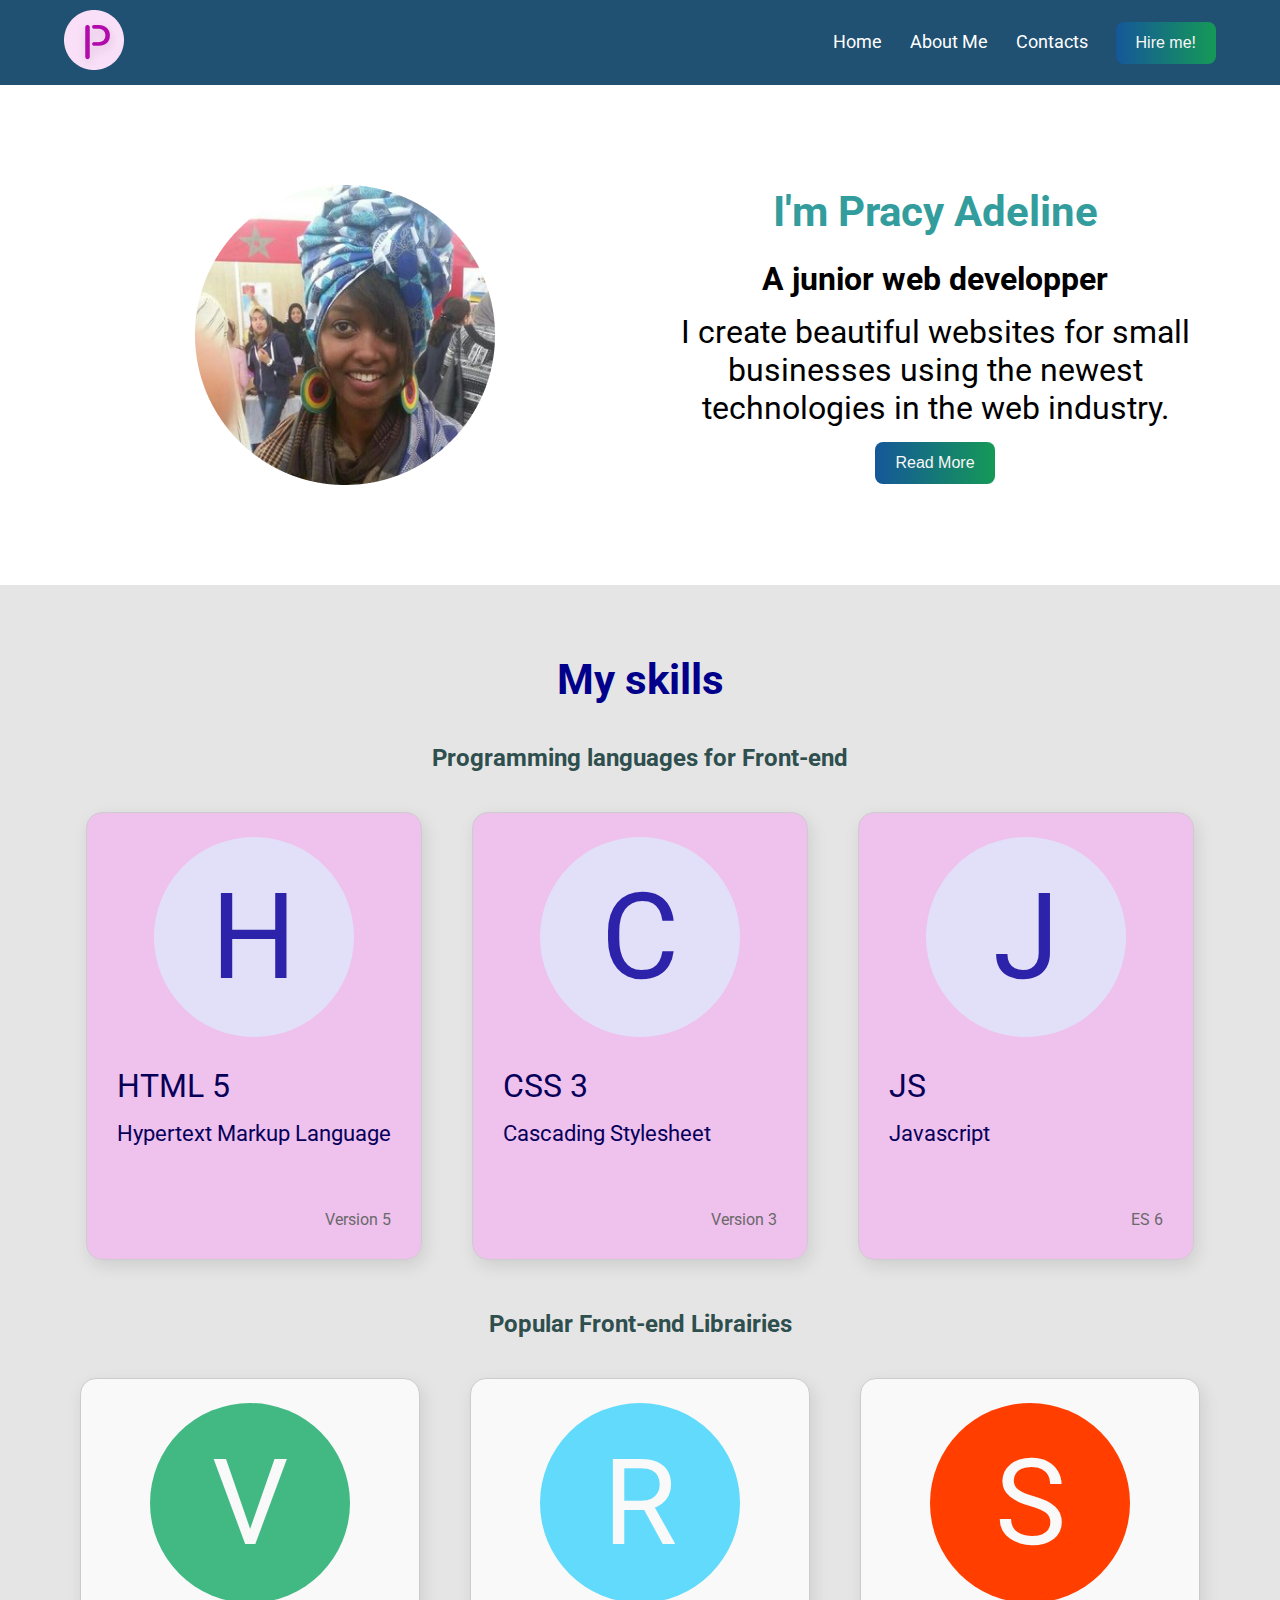
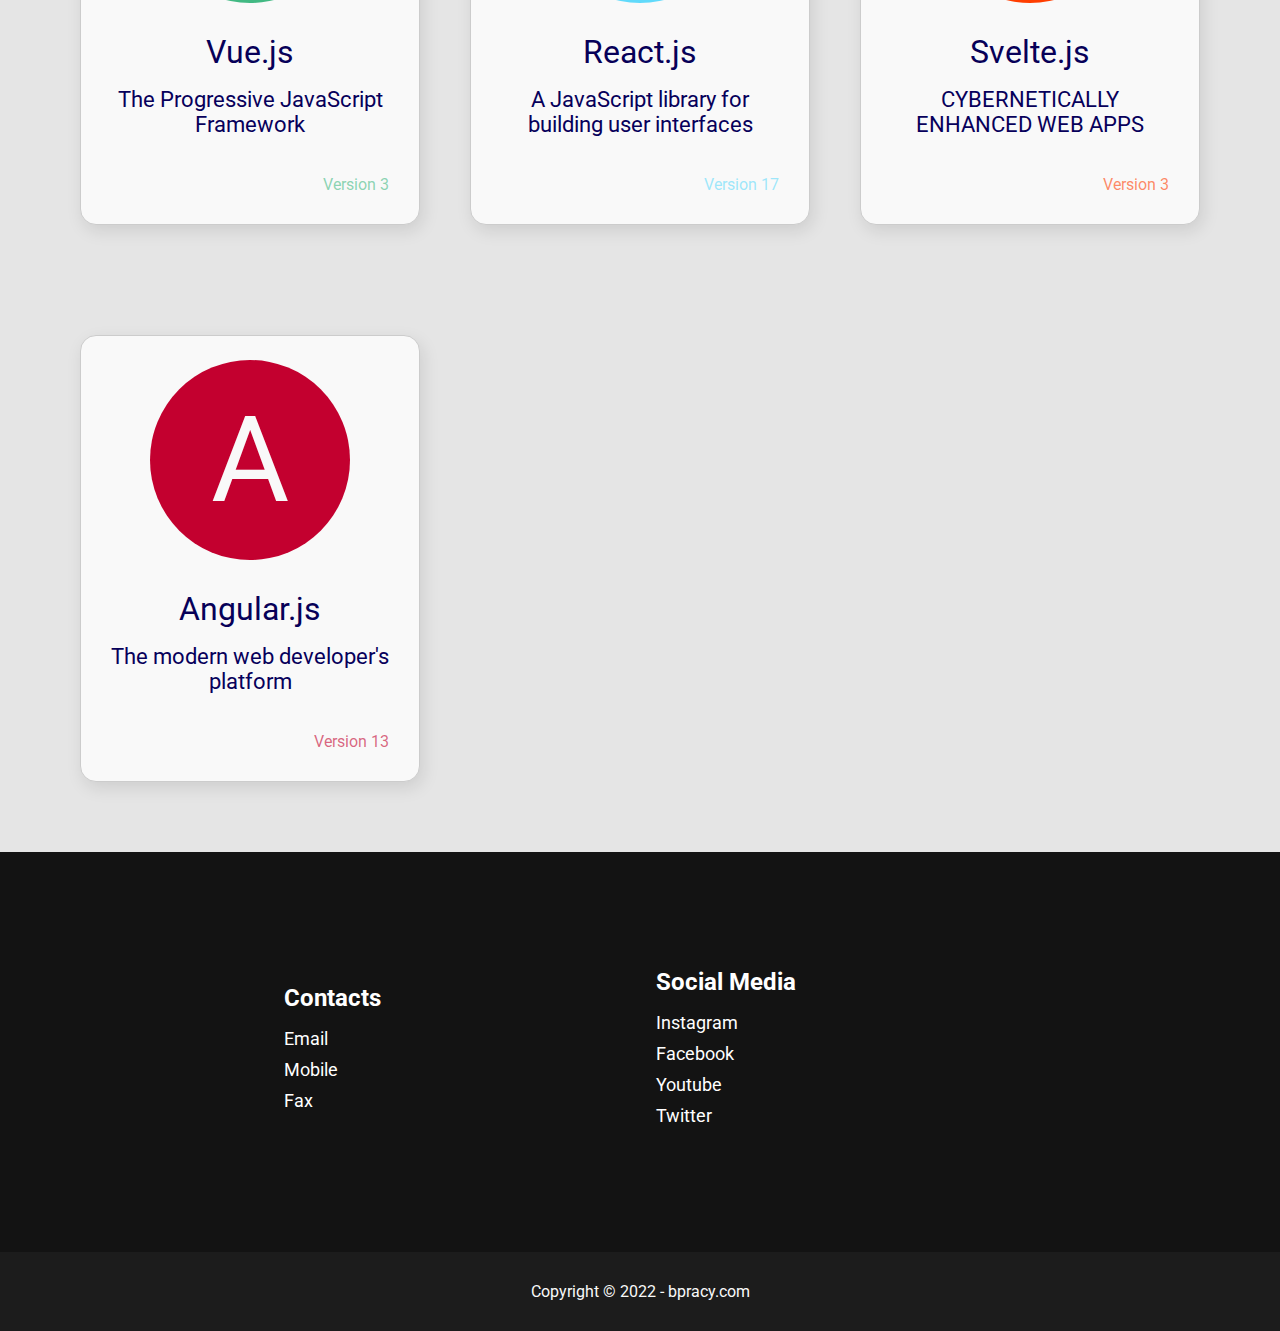
==== portfolio/index.html @ 0709a7e8 "erreur a corriger" ====
<!DOCTYPE html>
<html>
    <head>
        <title>Portfolio</title>
        <link rel="stylesheet" type="text/css" href="styles.css">
        <link href="https://fonts.googleapis.com/css2?family=Roboto&display=swap" rel="stylesheet">
    </head>
    <body>
        <header class="header">
            <div class="header-container">
                <img class="header-logo" src="images/Logo.png"  alt="logo"> 
                <div class="header-toggle" id="mobile-menu">
                    <span class= "bar"></span>
                    <span class= "bar"></span>
                    <span class= "bar"></span>
                </div>

                <div class="header-menu" >
                    <a class="header-link" href="#"id="home">Home</a> 
                    <a class="header-link" href="#"id="about">About Me</a>
                    <a class="header-link" href="#"id="contacts">Contacts</a>
                    <button class="button">Hire me!</button>    
                </div>
            </div>   
        </header>
        <!-- Profile Section-->
        <div class="profile" >
            <div class="profile-picture"><img  src="images/Image.png" alt="My picture"></div> 
            <div class="profile-comment">
                <h1 class="profile-heading">I'm  Pracy Adeline</h1>
                <h2 class="profile-description">A junior web developper</h2>
			    <p class="profile-description">I create beautiful websites for 
                    small businesses using the newest technologies in the web industry. </p>
                <button class="button">Read More</button>
            </div>
        </div>
        <!--About/Skills Section-->
        <div class="skills" >
            <h1>My skills</h1>
            <h2>Programming languages for Front-end</h2>
            <div class="languages-wrapper">
                <div class="card-language">
                    <div class="card-image">
                        <div class="image">H</div>
                    </div>
                    <div class="card-title">HTML 5</div>
                    <div class="card-name">Hypertext Markup Language</div>
                    <div class="card-version">Version 5</div>
                </div>
                <div class="card-language">
                    <div class="card-image">
                        <div class="image">C</div>
                    </div>
                    <div class="card-title">CSS 3</div>
                    <div class="card-name">Cascading Stylesheet</div>
                    <div class="card-version">Version 3</div>
                </div>
                <div class="card-language">
                    <div class="card-image">
                        <div class="image">J</div>
                    </div>
                    <div class="card-title">JS</div>
                    <div class="card-name">Javascript</div>
                    <div class="card-version">ES 6</div>
                </div>
            </div>
            
            <h2 >Popular Front-end Librairies</h2>
            <div class="libraries-wrapper">
                <div class="card-library card-language">
                    <div class="card-image">
                        <div class="image image-V">V</div>
                    </div>
                    <div class="card-title card-align-text">Vue.js</div>
                    <div class="card-name card-align-text card-name-library">The Progressive JavaScript Framework</div>
                    <div class="card-version card-version-V">Version 3</div>
                </div>
                <div class="card-library card-language">
                    <div class="card-image">
                        <div class="image image-R">R</div>
                    </div>
                    <div class="card-title card-align-text">React.js</div>
                    <div class="card-name card-align-text card-name-library">A JavaScript library for building user interfaces</div>
                    <div class="card-version card-version-R">Version 17</div>
                </div>
                <div class="card-library card-language">
                    <div class="card-image">
                        <div class="image image-S">S</div>
                    </div>
                    <div class="card-title card-align-text">Svelte.js</div>
                    <div class="card-name card-align-text card-name-library">CYBERNETICALLY ENHANCED WEB APPS</div>
                    <div class="card-version card-version-S">Version 3</div>
                </div>
                <div class="card-library card-language">
                    <div class="card-image">
                        <div class="image image-A">A</div>
                    </div>
                    <div class="card-title card-align-text ">Angular.js</div>
                    <div class="card-name card-align-text card-name-library">The modern web developer's platform</div>
                    <div class="card-version card-version-A">Version 13</div>
                </div>
            </div>
        </div>
        <!--Contacts/Footer section-->
        <div class="footer__container" >
            <div class="footer__links">
                <div class="footer__link--items">
                  <h2>Contacts </h2>
                  <a href="/">Email</a>
                  <a href="/">Mobile</a>
                  <a href="/">Fax</a>
                </div>
                <div class="footer__link--items">
                  <h2>Social Media</h2>
                  <a href="/">Instagram</a>
                  <a href="/">Facebook</a>
                  <a href="/">Youtube</a>
                  <a href="/">Twitter</a>
                </div>
            </div>
        </div>
        <footer class="footer">Copyright &copy; 2022 - bpracy.com</footer>
        <script src="app.js"></script>
    </body>
</html>
---- portfolio/styles.css ----
*{
      box-sizing: border-box;
      margin: 0;
      padding: 0;
      scroll-behavior: smooth;
   }
  body{
    font-family: 'Roboto', sans-serif;
  }
  
  .header{
    background: #205072;
    position: sticky;
    top: 0;
    z-index: 999;
  }
  
  .header-container{
    padding: 10px 64px;
    display: flex;
    justify-content: space-between;
    align-items: center;
    z-index: 1;
    width: 100%;
  }
  
  .header-link{
    color: white;
    text-decoration: none;
    margin-right: 24px;
    font-size: 18px;
   /* transition: color 0.3s;*/
    transition: all 0.3 ease;
  }
  .header-link:hover{
   color:#9d99d7 ;
  }
  .header-link:active{
    color: #FFAF7B ;
  }
  .button{
    border-radius: 8px;
    background: #159957;  /* fallback for old browsers */
    background: -webkit-linear-gradient(to right, #155799, #159957);  /* Chrome 10-25, Safari 5.1-6 */
    background: linear-gradient(to right, #155799, #159957); /* W3C, IE 10+/ Edge, Firefox 16+, Chrome 26+, Opera 12+, Safari 7+ */
    color: #f9f7f7;
    padding: 12px 20px;
    font-size: 16px; 
    border: none;
    transition: all 0.35 ease; 
  }
  
  @media screen and (max-width: 800px){
    .header-container{
        display: flex;
        justify-content: space-between;
        align-items: center;
        z-index: 1;
        width: 100%;
        padding: 0 0;
        height: 80px;
      }
     .header-menu{
         display: grid;
         grid-template-columns:auto;
         gap: 10px;
         margin: 0;
         width: 100%;
         position: absolute;
         top: -1000px;
         opacity: 1;
         transition: all 0.5s ease;
         z-index: -1;
        background: #131313;

     }
      .header-menu.active{
          background: #131313;
          top: 100%;
          opacity: 1;
          transition: all 0.5s ease;
          z-index: 99;
          height: 50vh;  
      }
      .header-logo{
          padding-left: 25px;
          position: absolute;
          top: 10px;
      }
      .header-toggle .bar{
          width: 25px;
          height: 3px;
          margin: 5px auto;
          transition: all 0.3s ease-in-out;
          background: #fff;
      }
      .header-link{
          text-align: center;
          width: 100%;
      }
      .button{
         width: 100%;
         height: 60px;
         /*margin-left: 10%;*/
        }
        #mobile-menu{
             position: absolute;
             top: 20%;
             right: 5%;
             transform: translate(5%,20%);
            }

            .header-toggle .bar{
                display: block;
                cursor: pointer;
            }
        #mobile-menu.is-active .bar:nth-child(2){
            opacity: 0;
        }
        #mobile-menu.is-active .bar:nth-child(1){
            transform: translateY(8px) rotate(45deg) ;
        }
        #mobile-menu.is-active .bar:nth-child(3){
            transform: translateY(-8px) rotate(-45deg) ;
        }     
  }
  /*Profile section*/
  .profile{
     background: #fff;
    padding: 100px 50px;
      display: grid;
      grid-template-columns: 1fr 1fr;
      align-items: center;
      justify-content: center;
      z-index: 1;
      margin: 0 auto;
      width: 100%;

  }
  .profile-picture{
      display: flex;
      justify-content: center;
      align-items: center;
  }
  .profile-comment{
      width: 100%;
      text-align: center;
  }
  .profile-heading{
      font-size: 42px;
      margin-bottom: 24px;
      color: #329d9c;
  }
  .profile-description{
      font-size: 32px;
      margin-bottom: 15px;
  }
  .highlight{
      border-bottom: 4px solid rgb(132,0,255);
  }
  @media screen and (max-width: 800px){
      .profile{
          display: grid;
          grid-template-columns: 1fr;
          align-items: center;
          justify-content: center;
          width: 100%;
          margin: 0 auto;
          height: 90%;
      }
      .profile-heading{
          font-size: 32px;
          margin-top: 10px;
      }
      .profile-description{
          font-size: 18px;
      }
  }
  /*Skills section*/
  .skills{
    background: #e5e5e5;
    display: flex;
    flex-direction: column;
    justify-content: center;
    align-items: center;
    height: 100%;
    padding: 20px;
  }
  .skills h1{
      color: darkblue;
      font-size: 42px;
      margin-top: 50px;
      margin-bottom: 40px;
  }
  .skills h2{
      color: darkslategray;
  }
  /*Languages*/
  .languages-wrapper{
    display: grid;
    grid-template-columns: 1fr 1fr 1fr;
    gap: 50px;
  }
  .card-language{
    border: 1px #ccc solid;
    border-radius: 16px;
    background: rgba(255, 140, 250, 0.4);
    box-shadow: 3px 6px 17px rgba(0, 0, 0, 0.1); 
    padding-top: 24px;
    padding-right:30px ;
    padding-left: 30px;
    padding-bottom: 30px; 
    margin-top: 40px;
    flex-basis: 340px;
    margin-bottom: 50px;
  }
  .card-image{
    display: flex;
    justify-content: center;
  }
  .image{
    display: flex;
    height:200px ;
    width:200px ;
    border-radius: 50%;
    background: #e2e0f9;
    justify-content:center;
    align-items: center;
    margin-bottom: 30px;
    font-size: 120px;
    font-weight: 400;
    color: #2d23aa;
    
  }
  .card-title{
    font-size: 32px;
    color: #070058;
    margin-bottom: 16px;
    font-weight:400 ;
 
  }
  .card-name{
    font-size:22px ;
    font-weight: 400;
    color: #07005b;
    margin-bottom: 64px;
   
  }
  .card-version{
    text-align: right;
    color: #696969;
  }
  .card-language:hover{
      transform: scale(1.075);
      transition: 0.3s ease-in;
      cursor: pointer;
  }
  @media screen and (max-width:1200px) {
      .languages-wrapper{
          grid-template-columns: 1fr 1fr;
      }    
  }
  @media screen and (max-width:800px) {
    .languages-wrapper{
        grid-template-columns: 1fr;
    }    
  }
/*libraries*/

.libraries-wrapper{
    display: grid;
    grid-template-columns: 1fr 1fr 1fr;
    grid-template-rows: 1fr;
    column-gap: 50px;
    row-gap: 20px;
   
  }
.card-library{
  background-color: #f9f9f9;
  width: 340px;
}
.image-V{
  color: #f9f9f9;
  background: #42b983;
}
.image-R{
  color: #f9f9f9;
  background: #61dafb;
}
.image-S{
  color: #f9f9f9;
  background: #ff3e00;
}
.image-A{
  color: #f9f9f9;
  background: #c3002f;
}
.card-align-text{
  text-align: center;
}
.card-name-library{
  margin-bottom: 38px;
} 
.card-version-V{
  color:rgba(66, 185, 131, 0.6);
}
.card-version-R{
  color:rgba(97, 218, 251, 0.6);
}
.card-version-S{
  color: rgba(255, 62, 0, 0.6);
}
.card-version-A{
  color: rgba(195, 0, 47, 0.6);
}
@media screen and (max-width:1200px) {
    .libraries-wrapper{
        grid-template-columns: 1fr 1fr;
    }    
}
@media screen and (max-width:800px) {
  .libraries-wrapper{
      grid-template-columns: 1fr;
  }    
}
/*Footer*/
.footer__container {
    background-color: #131313;
    padding: 100px 100px;
   }
  
 .footer__links {
    width: 100%;
    display: flex;
    justify-content: center;
    align-items: center;
  }
  
  .footer__link--items {
    display: flex;
    flex-direction: column;
    align-items: flex-start;
    margin: 16px;
    text-align: left;
    width: 340px;
    box-sizing: border-box;
  }
  
  .footer__link--items h2 {
    margin-bottom: 16px;
    color: #fff;
    font-size: 24px;
  }
  
  .footer__link--items a {
    color: #fff;
    text-decoration: none;
    margin-bottom: 10px;
    transition: 0.3 ease-out;
    font-size: 18px;
  }
  
  .footer__link--items a:hover {
    color: #e9e9e9;
    transition: 0.3 ease-out;
  }
  .footer{
    font-size: 16px;
    padding: 30px;
    text-align: center;
    background: #1c1c1c;
    color: #f9f9f9;
  }
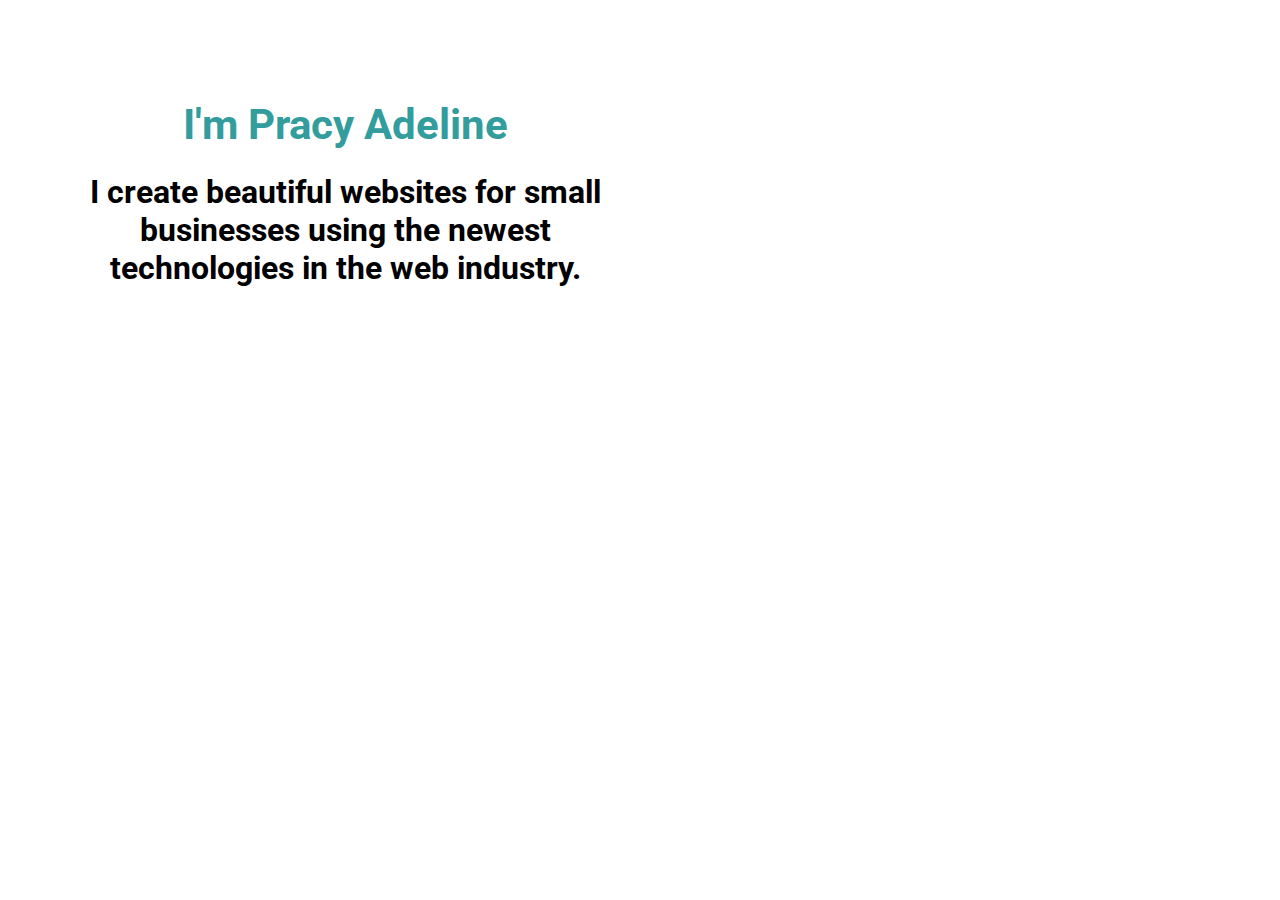
==== commit fd51e820: "multiple chagnes" ====
--- a/portfolio/index.html
+++ b/portfolio/index.html
@@ -1,125 +1,12 @@
 <!DOCTYPE html>
 <html>
-    <head>
-        <title>Portfolio</title>
-        <link rel="stylesheet" type="text/css" href="styles.css">
-        <link href="https://fonts.googleapis.com/css2?family=Roboto&display=swap" rel="stylesheet">
-    </head>
-    <body>
-        <header class="header">
-            <div class="header-container">
-                <img class="header-logo" src="images/Logo.png"  alt="logo"> 
-                <div class="header-toggle" id="mobile-menu">
-                    <span class= "bar"></span>
-                    <span class= "bar"></span>
-                    <span class= "bar"></span>
-                </div>
-
-                <div class="header-menu" >
-                    <a class="header-link" href="#"id="home">Home</a> 
-                    <a class="header-link" href="#"id="about">About Me</a>
-                    <a class="header-link" href="#"id="contacts">Contacts</a>
-                    <button class="button">Hire me!</button>    
-                </div>
-            </div>   
-        </header>
-        <!-- Profile Section-->
-        <div class="profile" >
-            <div class="profile-picture"><img  src="images/Image.png" alt="My picture"></div> 
-            <div class="profile-comment">
-                <h1 class="profile-heading">I'm  Pracy Adeline</h1>
-                <h2 class="profile-description">A junior web developper</h2>
-			    <p class="profile-description">I create beautiful websites for 
-                    small businesses using the newest technologies in the web industry. </p>
-                <button class="button">Read More</button>
-            </div>
-        </div>
-        <!--About/Skills Section-->
-        <div class="skills" >
-            <h1>My skills</h1>
-            <h2>Programming languages for Front-end</h2>
-            <div class="languages-wrapper">
-                <div class="card-language">
-                    <div class="card-image">
-                        <div class="image">H</div>
-                    </div>
-                    <div class="card-title">HTML 5</div>
-                    <div class="card-name">Hypertext Markup Language</div>
-                    <div class="card-version">Version 5</div>
-                </div>
-                <div class="card-language">
-                    <div class="card-image">
-                        <div class="image">C</div>
-                    </div>
-                    <div class="card-title">CSS 3</div>
-                    <div class="card-name">Cascading Stylesheet</div>
-                    <div class="card-version">Version 3</div>
-                </div>
-                <div class="card-language">
-                    <div class="card-image">
-                        <div class="image">J</div>
-                    </div>
-                    <div class="card-title">JS</div>
-                    <div class="card-name">Javascript</div>
-                    <div class="card-version">ES 6</div>
-                </div>
-            </div>
-            
-            <h2 >Popular Front-end Librairies</h2>
-            <div class="libraries-wrapper">
-                <div class="card-library card-language">
-                    <div class="card-image">
-                        <div class="image image-V">V</div>
-                    </div>
-                    <div class="card-title card-align-text">Vue.js</div>
-                    <div class="card-name card-align-text card-name-library">The Progressive JavaScript Framework</div>
-                    <div class="card-version card-version-V">Version 3</div>
-                </div>
-                <div class="card-library card-language">
-                    <div class="card-image">
-                        <div class="image image-R">R</div>
-                    </div>
-                    <div class="card-title card-align-text">React.js</div>
-                    <div class="card-name card-align-text card-name-library">A JavaScript library for building user interfaces</div>
-                    <div class="card-version card-version-R">Version 17</div>
-                </div>
-                <div class="card-library card-language">
-                    <div class="card-image">
-                        <div class="image image-S">S</div>
-                    </div>
-                    <div class="card-title card-align-text">Svelte.js</div>
-                    <div class="card-name card-align-text card-name-library">CYBERNETICALLY ENHANCED WEB APPS</div>
-                    <div class="card-version card-version-S">Version 3</div>
-                </div>
-                <div class="card-library card-language">
-                    <div class="card-image">
-                        <div class="image image-A">A</div>
-                    </div>
-                    <div class="card-title card-align-text ">Angular.js</div>
-                    <div class="card-name card-align-text card-name-library">The modern web developer's platform</div>
-                    <div class="card-version card-version-A">Version 13</div>
-                </div>
-            </div>
-        </div>
-        <!--Contacts/Footer section-->
-        <div class="footer__container" >
-            <div class="footer__links">
-                <div class="footer__link--items">
-                  <h2>Contacts </h2>
-                  <a href="/">Email</a>
-                  <a href="/">Mobile</a>
-                  <a href="/">Fax</a>
-                </div>
-                <div class="footer__link--items">
-                  <h2>Social Media</h2>
-                  <a href="/">Instagram</a>
-                  <a href="/">Facebook</a>
-                  <a href="/">Youtube</a>
-                  <a href="/">Twitter</a>
-                </div>
-            </div>
-        </div>
-        <footer class="footer">Copyright &copy; 2022 - bpracy.com</footer>
-        <script src="app.js"></script>
-    </body>
+<head>
+  <title>Portfolio</title>
+  <link rel="stylesheet" type="text/css" href="styles.css">
+  <link href="https://fonts.googleapis.com/css2?family=Roboto&display=swap" rel="stylesheet">
+</head>
+<body>
+  <div id="app"></div>
+  <script src="index.js"></script>
+</body>
 </html>